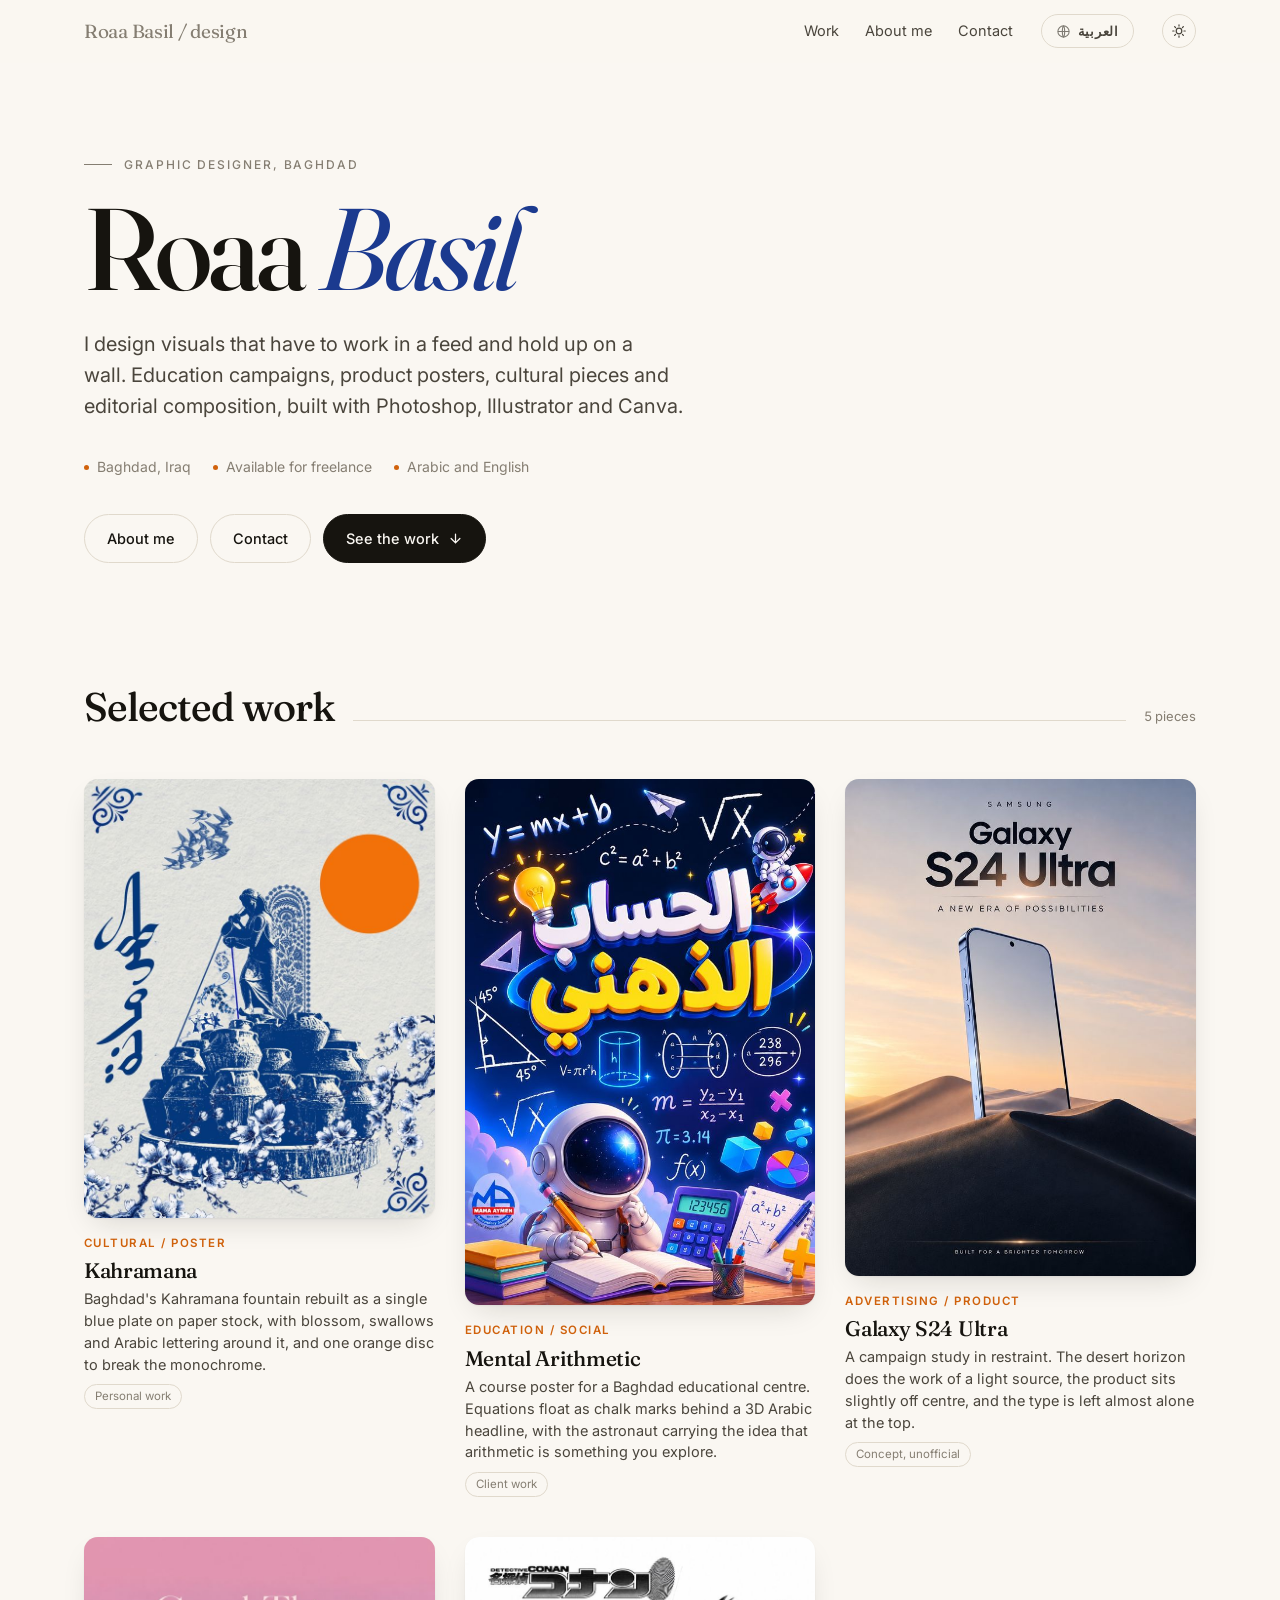
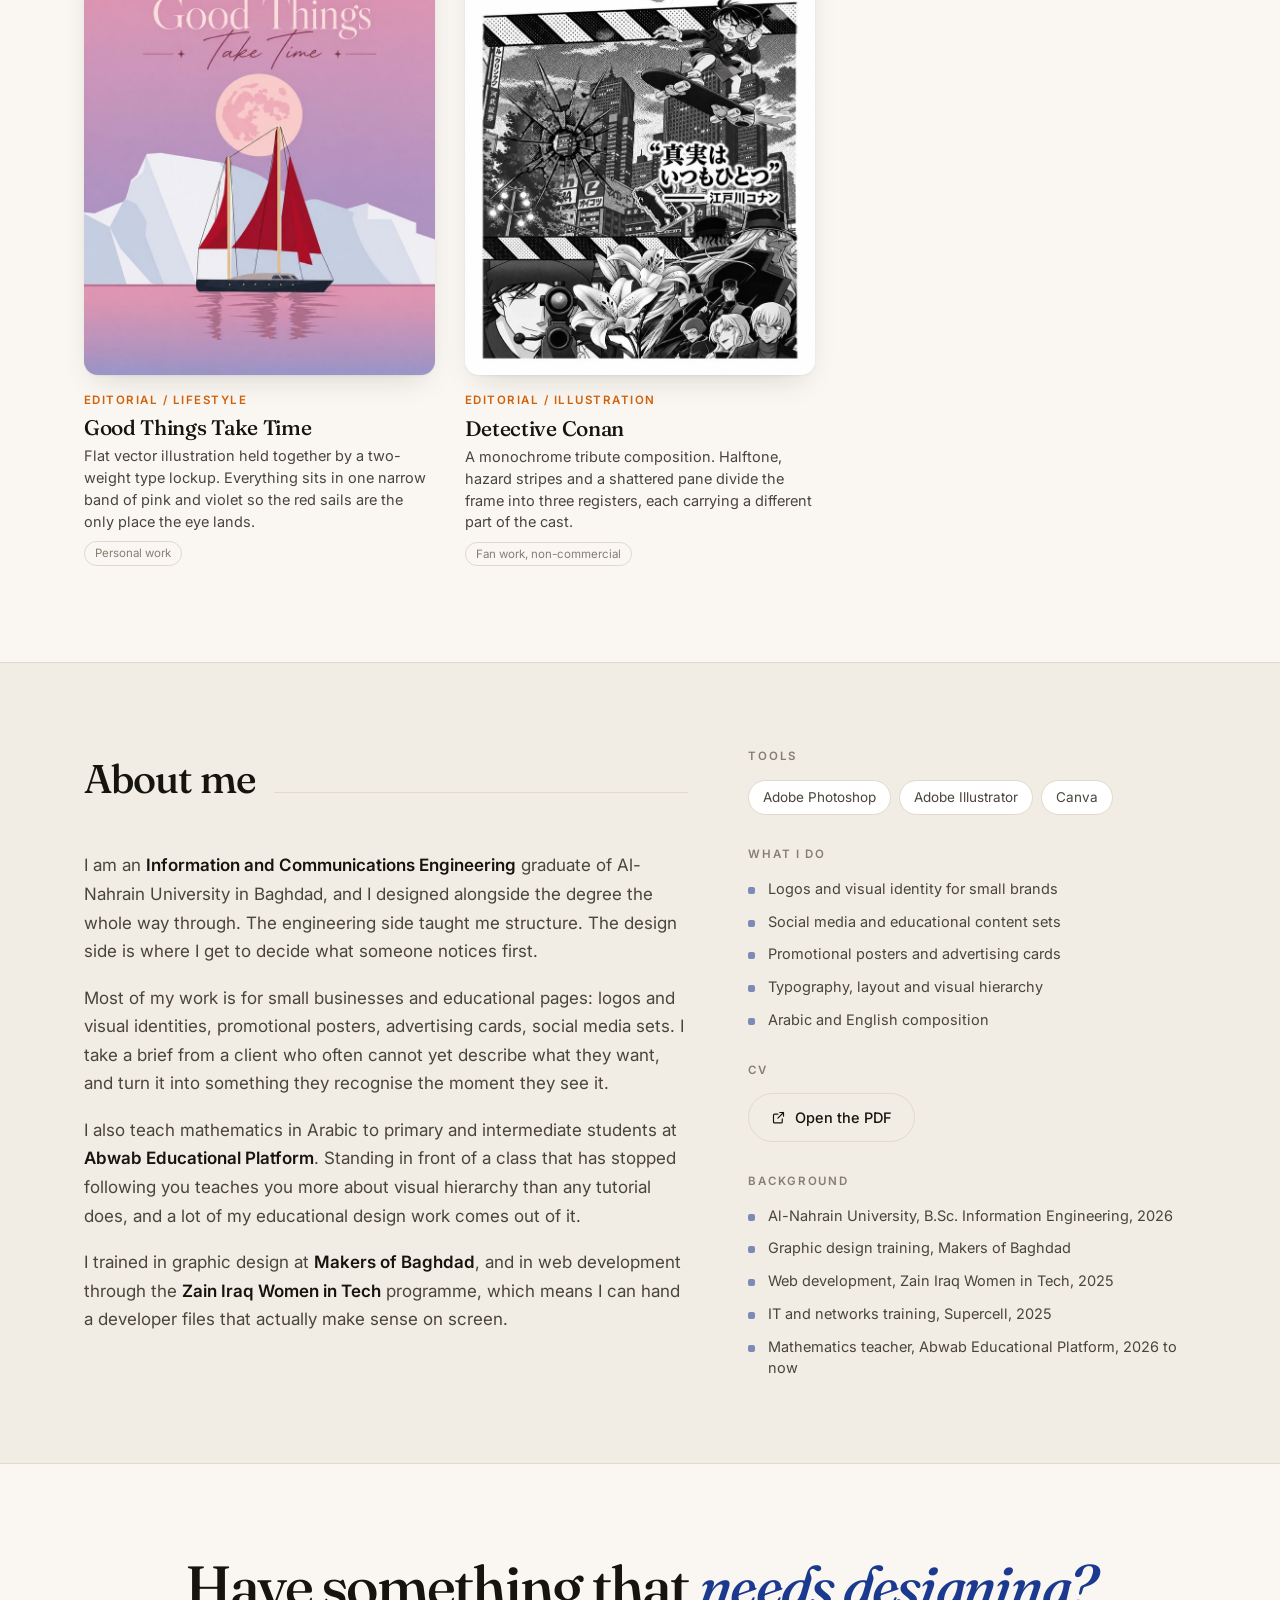
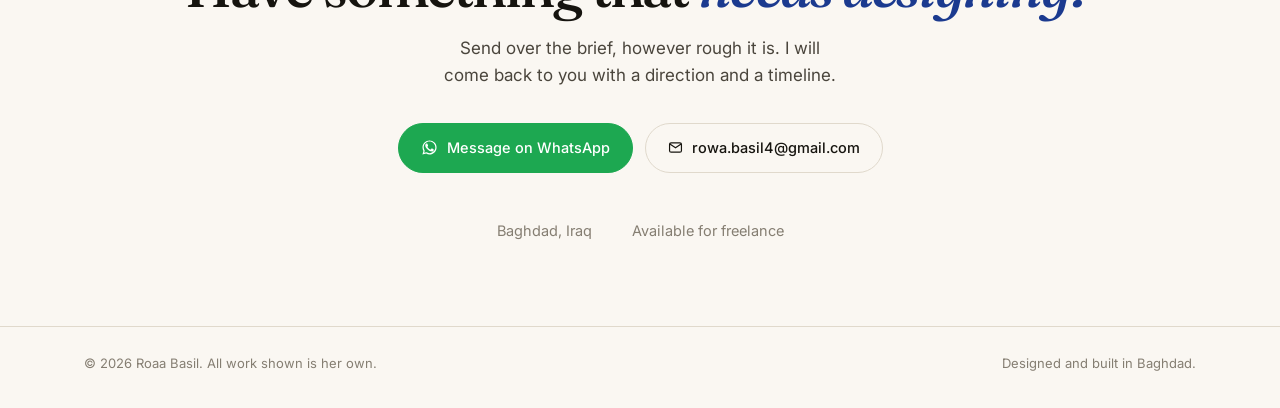
==== index.html @ df9fccf4 "Add files via upload" ====
<!DOCTYPE html>
<html lang="en" dir="ltr">
<head>
<meta charset="utf-8">
<meta name="viewport" content="width=device-width, initial-scale=1">
<title>Roaa Basil — Graphic Design Portfolio</title>
<meta name="description" content="Selected graphic design work by Roaa Basil, a graphic designer and Information &amp; Communications Engineering graduate in Baghdad. Educational campaigns, product advertising, cultural posters and editorial composition.">
<meta name="author" content="Roaa Basil">
<meta name="theme-color" content="#faf7f2" media="(prefers-color-scheme: light)">
<meta name="theme-color" content="#100f0d" media="(prefers-color-scheme: dark)">

<!-- Link previews. Scrapers want absolute URLs and a 1200x630 image;
     a portrait poster gets cropped to pieces in a chat bubble. -->
<meta property="og:type" content="website">
<meta property="og:site_name" content="Roaa Basil">
<meta property="og:url" content="https://rowabasil4-lang.github.io/portfolio/">
<meta property="og:title" content="Roaa Basil — Graphic Design Portfolio">
<meta property="og:description" content="Selected design work across educational, commercial, cultural and editorial visuals. Baghdad, Iraq.">
<meta property="og:image" content="https://rowabasil4-lang.github.io/portfolio/assets/og-card.jpg">
<meta property="og:image:type" content="image/jpeg">
<meta property="og:image:width" content="1200">
<meta property="og:image:height" content="630">
<meta property="og:image:alt" content="Three of Roaa Basil's posters fanned out beside her name.">
<meta name="twitter:card" content="summary_large_image">
<meta name="twitter:title" content="Roaa Basil — Graphic Design Portfolio">
<meta name="twitter:description" content="Selected design work across educational, commercial, cultural and editorial visuals. Baghdad, Iraq.">
<meta name="twitter:image" content="https://rowabasil4-lang.github.io/portfolio/assets/og-card.jpg">

<link rel="icon" href="data:image/svg+xml,%3Csvg xmlns='http://www.w3.org/2000/svg' viewBox='0 0 100 100'%3E%3Crect width='100' height='100' rx='22' fill='%231b3a8f'/%3E%3Ctext x='50' y='70' font-size='58' font-family='Georgia,serif' fill='%23faf7f2' text-anchor='middle'%3ER%3C/text%3E%3C/svg%3E">

<link rel="preconnect" href="https://fonts.googleapis.com">
<link rel="preconnect" href="https://fonts.gstatic.com" crossorigin>
<link href="https://fonts.googleapis.com/css2?family=Fraunces:ital,opsz,wght@0,9..144,400..700;1,9..144,400..600&family=Inter:wght@400;500;600&family=IBM+Plex+Sans+Arabic:wght@400;500;600;700&family=Amiri:wght@400;700&display=swap" rel="stylesheet">
<link rel="stylesheet" href="assets/style.css?v=6">

<!-- Set language and theme before the first paint, so the page never
     flashes the wrong one. -->
<script>
  (function () {
    var r = document.documentElement;
    r.classList.add("js");
    try {
      var l = localStorage.getItem("lang");
      if (l === "ar") { r.lang = "ar"; r.dir = "rtl"; }
      var t = localStorage.getItem("theme");
      if (t) { r.setAttribute("data-theme", t); }
    } catch (e) { /* private mode, nothing to restore */ }
  })();
</script>
</head>
<body>

<a class="skip" href="#work" data-t="skip">Skip to the work</a>

<nav class="nav" id="nav">
  <div class="nav-in">
    <a class="brand" href="#top"><span data-t="brandName">Roaa Basil</span> <span data-t="brandSuffix">/ design</span></a>
    <div class="nav-links" id="navLinks">
      <a href="#work" data-t="navWork">Work</a>
      <a href="#about" data-t="navAbout">About me</a>
      <a href="#contact" data-t="navContact">Contact</a>
    </div>

    <button class="menu-btn" id="menuBtn" type="button" aria-expanded="false"
            aria-controls="navLinks" data-t-aria="menuAria" aria-label="Open the menu">
      <svg viewBox="0 0 24 24" fill="none" stroke="currentColor" stroke-width="1.9" stroke-linecap="round" aria-hidden="true">
        <path d="M4 7h16"/><path d="M4 12h16"/><path d="M4 17h16"/>
      </svg>
      <svg class="x" viewBox="0 0 24 24" fill="none" stroke="currentColor" stroke-width="1.9" stroke-linecap="round" aria-hidden="true">
        <path d="M6 6l12 12M18 6L6 18"/>
      </svg>
    </button>

    <button class="lang-btn" id="langBtn" type="button" data-t-aria="switchAria" aria-label="Switch the site to Arabic">
      <svg class="globe" viewBox="0 0 24 24" fill="none" stroke="currentColor" stroke-width="1.7" aria-hidden="true">
        <circle cx="12" cy="12" r="9"/><path d="M3 12h18M12 3c2.5 2.6 2.5 15.4 0 18M12 3c-2.5 2.6-2.5 15.4 0 18"/>
      </svg>
      <span id="langLabel" data-t="switchTo">العربية</span>
    </button>

    <button class="theme-btn" id="themeBtn" type="button" data-t-aria="themeAria" aria-label="Switch between light and dark">
      <svg class="sun" viewBox="0 0 24 24" fill="none" stroke="currentColor" stroke-width="1.8" stroke-linecap="round" aria-hidden="true">
        <circle cx="12" cy="12" r="4.2"/><path d="M12 2.6v2M12 19.4v2M2.6 12h2M19.4 12h2M5.4 5.4l1.4 1.4M17.2 17.2l1.4 1.4M18.6 5.4l-1.4 1.4M6.8 17.2l-1.4 1.4"/>
      </svg>
      <svg class="moon" viewBox="0 0 24 24" fill="none" stroke="currentColor" stroke-width="1.8" stroke-linecap="round" stroke-linejoin="round" aria-hidden="true">
        <path d="M20.5 14.6A8.6 8.6 0 0 1 9.4 3.5a8.6 8.6 0 1 0 11.1 11.1Z"/>
      </svg>
    </button>
  </div>
</nav>

<main id="top">

  <!-- ================= HERO ================= -->
  <header class="hero">
    <div class="wrap">
      <p class="eyebrow" data-t="heroEyebrow">Graphic designer, Baghdad</p>
      <h1 data-t-html="heroNameHtml">Roaa <em>Basil</em></h1>
      <p class="lede" data-t="heroLede">
        I design visuals that have to work in a feed and hold up on a wall. Education campaigns,
        product posters, cultural pieces and editorial composition, built with Photoshop,
        Illustrator and Canva.
      </p>
      <div class="hero-meta">
        <span><i class="dot"></i> <span data-t="heroMeta1">Baghdad, Iraq</span></span>
        <span><i class="dot"></i> <span data-t="heroMeta2">Available for freelance</span></span>
        <span><i class="dot"></i> <span data-t="heroMeta3">Arabic and English</span></span>
      </div>
      <div class="btn-row">
        <a class="btn ghost" href="#about" data-t="navAbout">About me</a>
        <a class="btn ghost" href="#contact" data-t="navContact">Contact</a>
        <a class="btn" href="#work">
          <span data-t="ctaWork">See the work</span>
          <svg viewBox="0 0 24 24" fill="none" stroke="currentColor" stroke-width="2" stroke-linecap="round" stroke-linejoin="round" aria-hidden="true"><path d="M12 5v14M5 12l7 7 7-7"/></svg>
        </a>
      </div>
    </div>
  </header>

  <!-- ================= WORK ================= -->
  <section class="work" id="work">
    <div class="wrap">
      <div class="sec-head reveal">
        <h2 data-t="workTitle">Selected work</h2>
        <div class="rule"></div>
        <div class="count" id="workCount"></div>
      </div>
      <div class="grid" id="grid"><!-- built by main.js from works.js --></div>
    </div>
  </section>

  <!-- ================= ABOUT ================= -->
  <section class="about" id="about">
    <div class="wrap about-grid">
      <div class="reveal">
        <div class="sec-head"><h2 data-t="aboutTitle">About</h2><div class="rule"></div></div>
        <p data-t-html="aboutP1Html">
          I am an <strong>Information and Communications Engineering</strong> graduate of
          Al-Nahrain University in Baghdad, and I designed alongside the degree the whole way
          through. The engineering side taught me structure. The design side is where I get to
          decide what someone notices first.
        </p>
        <p data-t-html="aboutP2Html">
          Most of my work is for small businesses and educational pages: logos and visual
          identities, promotional posters, advertising cards, social media sets. I take a brief
          from a client who often cannot yet describe what they want, and turn it into something
          they recognise the moment they see it.
        </p>
        <p data-t-html="aboutP3Html">
          I also teach mathematics in Arabic to primary and intermediate students at
          <strong>Abwab Educational Platform</strong>. Standing in front of a class that has
          stopped following you teaches you more about visual hierarchy than any tutorial does,
          and a lot of my educational design work comes out of it.
        </p>
        <p data-t-html="aboutP4Html">
          I trained in graphic design at <strong>Makers of Baghdad</strong>, and in web
          development through the <strong>Zain Iraq Women in Tech</strong> programme, which
          means I can hand a developer files that actually make sense on screen.
        </p>
      </div>

      <div class="panel reveal">
        <div>
          <h3 data-t="toolsTitle">Tools</h3>
          <div class="chips">
            <span class="chip" data-t="tool1">Adobe Photoshop</span>
            <span class="chip" data-t="tool2">Adobe Illustrator</span>
            <span class="chip" data-t="tool3">Canva</span>
          </div>
        </div>
        <div>
          <h3 data-t="doTitle">What I do</h3>
          <ul class="list">
            <li data-t="do1">Logos and visual identity for small brands</li>
            <li data-t="do2">Social media and educational content sets</li>
            <li data-t="do3">Promotional posters and advertising cards</li>
            <li data-t="do4">Typography, layout and visual hierarchy</li>
            <li data-t="do5">Arabic and English composition</li>
          </ul>
        </div>
        <div>
          <h3 data-t="cvTitle">CV</h3>
          <a class="btn ghost" href="assets/Roaa-Basil-CV.pdf?v=3" target="_blank" rel="noopener">
            <svg viewBox="0 0 24 24" fill="none" stroke="currentColor" stroke-width="1.9" stroke-linecap="round" stroke-linejoin="round" aria-hidden="true">
              <path d="M14 4h6v6M20 4l-9 9M18 14v5a1.6 1.6 0 0 1-1.6 1.6H5.6A1.6 1.6 0 0 1 4 19V8.2A1.6 1.6 0 0 1 5.6 6.6H11"/>
            </svg>
            <span data-t="cvOpen">Open the PDF</span>
          </a>
        </div>
        <div>
          <h3 data-t="bgTitle">Background</h3>
          <ul class="list">
            <li data-t="bg1">Al-Nahrain University, B.Sc. Information Engineering, 2026</li>
            <li data-t="bg2">Graphic design training, Makers of Baghdad</li>
            <li data-t="bg3">Web development, Zain Iraq Women in Tech, 2025</li>
            <li data-t="bg4">IT and networks training, Supercell, 2025</li>
            <li data-t="bg5">Mathematics teacher, Abwab Educational Platform, 2026 to now</li>
          </ul>
        </div>
      </div>
    </div>
  </section>

  <!-- ================= CONTACT ================= -->
  <section class="contact" id="contact">
    <div class="wrap">
      <h2 class="reveal" data-t-html="contactHtml">Have something that <em>needs designing?</em></h2>
      <p class="reveal" data-t="contactP">
        Send over the brief, however rough it is. I will tell you honestly whether I am
        the right person for it.
      </p>
      <div class="btn-row reveal">
        <a class="btn wa" href="https://wa.me/9647751539099" target="_blank" rel="noopener">
          <svg viewBox="0 0 24 24" fill="currentColor" aria-hidden="true"><path d="M17.47 14.38c-.3-.15-1.76-.87-2.03-.97-.27-.1-.47-.15-.67.15-.2.3-.77.97-.94 1.17-.17.2-.35.22-.65.07-.3-.15-1.26-.46-2.4-1.48-.89-.79-1.49-1.77-1.66-2.07-.17-.3-.02-.46.13-.61.14-.13.3-.35.45-.52.15-.18.2-.3.3-.5.1-.2.05-.38-.02-.53-.07-.15-.67-1.61-.92-2.21-.24-.58-.49-.5-.67-.51h-.57c-.2 0-.52.07-.79.37-.27.3-1.04 1.02-1.04 2.48s1.07 2.88 1.22 3.08c.15.2 2.1 3.2 5.08 4.49.71.3 1.26.48 1.69.62.71.23 1.36.2 1.87.12.57-.08 1.76-.72 2.01-1.41.25-.7.25-1.29.17-1.42-.07-.13-.27-.2-.56-.35Z"/><path d="M12.04 2C6.58 2 2.13 6.45 2.13 11.91c0 1.75.46 3.46 1.32 4.96L2 22l5.25-1.38a9.86 9.86 0 0 0 4.79 1.22h.01c5.46 0 9.91-4.45 9.91-9.91 0-2.65-1.03-5.14-2.9-7.01A9.82 9.82 0 0 0 12.04 2Zm0 18.02h-.01a8.2 8.2 0 0 1-4.18-1.15l-.3-.18-3.11.82.83-3.04-.2-.31a8.18 8.18 0 0 1-1.25-4.36c0-4.53 3.69-8.22 8.23-8.22 2.2 0 4.26.86 5.81 2.41a8.16 8.16 0 0 1 2.41 5.82c0 4.53-3.7 8.21-8.23 8.21Z"/></svg>
          <span data-t="ctaWhatsapp">Message on WhatsApp</span>
        </a>
        <a class="btn ghost" href="mailto:rowa.basil4@gmail.com">
          <svg viewBox="0 0 24 24" fill="none" stroke="currentColor" stroke-width="1.9" stroke-linecap="round" stroke-linejoin="round" aria-hidden="true"><rect x="2.5" y="4.5" width="19" height="15" rx="2.5"/><path d="m3 6.5 9 6 9-6"/></svg>
          <span dir="ltr">rowa.basil4@gmail.com</span>
        </a>
      </div>
      <div class="reach reveal">
        <span data-t="contactCity">Baghdad, Iraq</span>
        <span data-t="heroMeta2">Available for freelance</span>
      </div>
    </div>
  </section>

</main>

<footer>
  <div class="wrap foot-in">
    <span>&copy; <span id="yr">2026</span> <span data-t="footA">Roaa Basil. All work shown is her own.</span></span>
    <span data-t="footB">Designed and built in Baghdad.</span>
  </div>
</footer>

<!-- ================= LIGHTBOX ================= -->
<div class="lb" id="lb" role="dialog" aria-modal="true" data-t-aria="lbAria" aria-label="Work viewer" hidden>
  <div class="lb-bar">
    <span class="lb-idx" id="lbIdx" dir="ltr">01 / 05</span>
    <button class="lb-close" id="lbClose" type="button" data-t-aria="lbClose" aria-label="Close viewer">&times;</button>
  </div>
  <div class="lb-stage"><img id="lbImg" src="" alt=""></div>
  <div class="lb-foot">
    <button class="lb-nav prev" id="lbPrev" type="button" data-t-aria="lbPrev" aria-label="Previous piece">
      <svg viewBox="0 0 24 24" fill="none" stroke="currentColor" stroke-width="2" stroke-linecap="round" stroke-linejoin="round" aria-hidden="true"><path d="M15 19l-7-7 7-7"/></svg>
    </button>
    <div class="lb-meta">
      <p class="piece-cat" id="lbCat"></p>
      <h3 class="piece-title" id="lbTitle"></h3>
      <p class="piece-note" id="lbNote"></p>
    </div>
    <button class="lb-nav next" id="lbNext" type="button" data-t-aria="lbNext" aria-label="Next piece">
      <svg viewBox="0 0 24 24" fill="none" stroke="currentColor" stroke-width="2" stroke-linecap="round" stroke-linejoin="round" aria-hidden="true"><path d="M9 5l7 7-7 7"/></svg>
    </button>
  </div>
</div>

<script src="assets/i18n.js?v=6"></script>
<script src="assets/works.js?v=6"></script>
<script src="assets/main.js?v=6"></script>
</body>
</html>
---- assets/style.css ----
/* ---------------------------------------------------------------
   Roaa Basil / graphic design portfolio
   --------------------------------------------------------------- */

:root {
  --paper:      #faf7f2;
  --paper-2:    #f2ede4;
  --card:       #ffffff;
  --ink:        #16140f;
  --ink-2:      #4a453c;
  --ink-3:      #857e72;
  --line:       #e0d9cc;
  --accent:     #1b3a8f;
  --spark:      #d1620c;
  --shadow:     0 1px 2px rgba(22,20,15,.05), 0 12px 32px -12px rgba(22,20,15,.18);
  --shadow-lg:  0 2px 4px rgba(22,20,15,.06), 0 32px 64px -24px rgba(22,20,15,.32);
  --radius:     14px;
  --maxw:       1160px;
  --serif:      "Fraunces", "Iowan Old Style", Georgia, "Times New Roman", serif;
  --sans:       "Inter", -apple-system, BlinkMacSystemFont, "Segoe UI", Roboto, Helvetica, Arial, sans-serif;
  --sans-lat:   "Inter", -apple-system, BlinkMacSystemFont, "Segoe UI", Roboto, Helvetica, Arial, sans-serif;
}

@media (prefers-color-scheme: dark) {
  :root:not([data-theme="light"]) {
    --paper:      #100f0d;
    --paper-2:    #191713;
    --card:       #1c1a16;
    --ink:        #f4f1ea;
    --ink-2:      #c0b9ac;
    --ink-3:      #8b8478;
    --line:       #2e2b25;
    --accent:     #93aeff;
    --spark:      #ff9142;
    --shadow:     0 1px 2px rgba(0,0,0,.4), 0 12px 32px -12px rgba(0,0,0,.7);
    --shadow-lg:  0 2px 4px rgba(0,0,0,.5), 0 32px 64px -24px rgba(0,0,0,.85);
  }
}

:root[data-theme="dark"] {
  --paper:      #100f0d;
  --paper-2:    #191713;
  --card:       #1c1a16;
  --ink:        #f4f1ea;
  --ink-2:      #c0b9ac;
  --ink-3:      #8b8478;
  --line:       #2e2b25;
  --accent:     #93aeff;
  --spark:      #ff9142;
  --shadow:     0 1px 2px rgba(0,0,0,.4), 0 12px 32px -12px rgba(0,0,0,.7);
  --shadow-lg:  0 2px 4px rgba(0,0,0,.5), 0 32px 64px -24px rgba(0,0,0,.85);
}

* { box-sizing: border-box; }

html { scroll-behavior: smooth; }
@media (prefers-reduced-motion: reduce) {
  html { scroll-behavior: auto; }
  *, *::before, *::after { animation-duration: .01ms !important; transition-duration: .01ms !important; }
}

body {
  margin: 0;
  background: var(--paper);
  color: var(--ink);
  font-family: var(--sans);
  font-size: 16px;
  line-height: 1.6;
  -webkit-font-smoothing: antialiased;
  text-rendering: optimizeLegibility;
}

img { max-width: 100%; display: block; }
a { color: inherit; }

.wrap { max-width: var(--maxw); margin: 0 auto; padding: 0 24px; }

/* --- skip link ------------------------------------------------ */
.skip {
  position: absolute; inset-inline-start: -9999px; top: 0; z-index: 200;
  background: var(--ink); color: var(--paper);
  padding: 12px 18px; border-radius: 0 0 8px 0; font-size: 14px;
}
.skip:focus { inset-inline-start: 0; }

/* --- nav ------------------------------------------------------ */
.nav {
  position: sticky; top: 0; z-index: 50;
  background: color-mix(in srgb, var(--paper) 86%, transparent);
  backdrop-filter: saturate(1.6) blur(14px);
  -webkit-backdrop-filter: saturate(1.6) blur(14px);
  border-bottom: 1px solid transparent;
  transition: border-color .25s ease;
}
.nav.is-stuck { border-bottom-color: var(--line); }
.nav-in {
  max-width: var(--maxw); margin: 0 auto; padding: 14px 24px;
  display: flex; align-items: center; gap: 28px;
  position: relative;
}
.brand {
  font-family: var(--serif);
  font-weight: 600; font-size: 19px; letter-spacing: -.015em;
  text-decoration: none; margin-inline-end: auto;
}
.brand span { color: var(--ink-3); font-weight: 400; }
.nav-links { display: flex; gap: 26px; }
.nav-links a {
  text-decoration: none; font-size: 14.5px; color: var(--ink-2);
  padding: 4px 0; position: relative; transition: color .2s ease;
}
.nav-links a::after {
  content: ""; position: absolute; left: 0; right: 0; bottom: 0;
  height: 1.5px; background: var(--ink);
  transform: scaleX(0); transform-origin: left;
  transition: transform .28s cubic-bezier(.2,.7,.3,1);
}
.nav-links a:hover { color: var(--ink); }
.nav-links a:hover::after { transform: scaleX(1); }

/* The hamburger only exists on narrow screens. */
.menu-btn {
  display: none;
  background: none; border: 1px solid var(--line); color: var(--ink-2);
  width: 42px; height: 42px; border-radius: 999px; cursor: pointer; padding: 0;
  place-items: center;
  transition: border-color .2s ease, color .2s ease;
}
.menu-btn svg { width: 19px; height: 19px; grid-area: 1 / 1; }
.menu-btn .x { display: none; }
.nav.open .menu-btn .x { display: block; }
.nav.open .menu-btn svg:not(.x) { display: none; }
.nav.open .menu-btn { color: var(--ink); border-color: var(--ink-3); }

.theme-btn {
  background: none; border: 1px solid var(--line); color: var(--ink-2);
  width: 34px; height: 34px; border-radius: 999px; cursor: pointer;
  display: grid; place-items: center; padding: 0;
  transition: border-color .2s ease, color .2s ease, transform .2s ease;
}
.theme-btn:hover { color: var(--ink); border-color: var(--ink-3); transform: rotate(-18deg); }
.theme-btn svg { width: 16px; height: 16px; }
.theme-btn .moon { display: none; }
:root[data-theme="dark"] .theme-btn .moon { display: block; }
:root[data-theme="dark"] .theme-btn .sun  { display: none; }
@media (prefers-color-scheme: dark) {
  :root:not([data-theme="light"]) .theme-btn .moon { display: block; }
  :root:not([data-theme="light"]) .theme-btn .sun  { display: none; }
}

/* --- hero ----------------------------------------------------- */
.hero { padding: 92px 0 72px; }
.eyebrow {
  font-size: 12px; letter-spacing: .16em; text-transform: uppercase;
  color: var(--ink-3); font-weight: 500; margin: 0 0 22px;
  display: flex; align-items: center; gap: 12px;
}
.eyebrow::before {
  content: ""; width: 28px; height: 1px; background: var(--ink-3); display: block;
}
h1 {
  font-family: var(--serif);
  font-size: clamp(50px, 10.5vw, 116px);
  line-height: .92; letter-spacing: -.035em; font-weight: 500;
  margin: 0 0 26px; max-width: 12ch;
}
h1 em { font-style: italic; font-weight: 400; color: var(--accent); }
.lede {
  font-size: clamp(17px, 2vw, 20px); line-height: 1.55;
  color: var(--ink-2); max-width: 54ch; margin: 0 0 34px;
}
.hero-meta {
  display: flex; flex-wrap: wrap; gap: 10px 22px; margin: 0 0 36px;
  font-size: 14px; color: var(--ink-3);
}
.hero-meta span { display: flex; align-items: center; gap: 8px; }
.dot { width: 5px; height: 5px; border-radius: 50%; background: var(--spark); }

.btn-row { display: flex; flex-wrap: wrap; gap: 12px; }
.btn {
  display: inline-flex; align-items: center; gap: 9px;
  padding: 12px 22px; border-radius: 999px; font-size: 14.5px; font-weight: 500;
  text-decoration: none; border: 1px solid var(--ink);
  background: var(--ink); color: var(--paper);
  transition: transform .2s cubic-bezier(.2,.7,.3,1), box-shadow .2s ease;
}
.btn:hover { transform: translateY(-2px); box-shadow: var(--shadow); }
.btn svg { width: 15px; height: 15px; }
.btn.ghost { background: transparent; color: var(--ink); border-color: var(--line); }
.btn.ghost:hover { border-color: var(--ink-3); }

/* WhatsApp is the primary way to reach her, so it carries its own colour. */
.btn.wa { background: #1da851; border-color: #1da851; color: #fff; }
.btn.wa:hover { background: #178f45; border-color: #178f45; }
.btn.wa svg { width: 17px; height: 17px; }
:root[data-theme="dark"] .btn.wa { background: #24c05f; border-color: #24c05f; color: #05210f; }
:root[data-theme="dark"] .btn.wa:hover { background: #1da851; border-color: #1da851; }
@media (prefers-color-scheme: dark) {
  :root:not([data-theme="light"]) .btn.wa { background: #24c05f; border-color: #24c05f; color: #05210f; }
  :root:not([data-theme="light"]) .btn.wa:hover { background: #1da851; border-color: #1da851; }
}

/* --- section shell -------------------------------------------- */
section { scroll-margin-top: 76px; }
.sec-head { display: flex; align-items: baseline; gap: 18px; margin: 0 0 40px; }
.sec-head h2 {
  font-family: var(--serif); font-weight: 500;
  font-size: clamp(28px, 4vw, 40px); letter-spacing: -.025em; margin: 0;
}
.sec-head .rule { flex: 1; height: 1px; background: var(--line); }
.sec-head .count { font-size: 13px; color: var(--ink-3); font-variant-numeric: tabular-nums; }

/* --- work grid ------------------------------------------------ */
.work { padding: 40px 0 96px; }
.grid {
  display: grid; gap: 40px 30px; align-items: start;
  grid-template-columns: repeat(auto-fill, minmax(290px, 1fr));
}
.piece {
  border: 0; padding: 0; background: none; text-align: start;
  font: inherit; color: inherit; cursor: pointer; display: block; width: 100%;
}
.piece-img {
  position: relative; overflow: hidden; border-radius: var(--radius);
  background: var(--paper-2); box-shadow: var(--shadow);
  transition: box-shadow .35s ease, transform .35s cubic-bezier(.2,.7,.3,1);
}
/* No crop. A designer's composition is shown whole. */
.piece-img img {
  width: 100%; height: auto;
  transition: transform .55s cubic-bezier(.2,.7,.3,1);
}
.piece:hover .piece-img { transform: translateY(-5px); box-shadow: var(--shadow-lg); }
.piece:hover .piece-img img { transform: scale(1.045); }
.piece:focus-visible .piece-img { outline: 2px solid var(--accent); outline-offset: 4px; }
.piece-img::after {
  content: attr(data-view);
  position: absolute; inset-inline-end: 12px; bottom: 12px;
  background: color-mix(in srgb, var(--ink) 88%, transparent); color: var(--paper);
  font-size: 11.5px; letter-spacing: .09em; text-transform: uppercase; font-weight: 500;
  padding: 7px 13px; border-radius: 999px;
  opacity: 0; transform: translateY(6px);
  transition: opacity .3s ease, transform .3s ease;
}
.piece:hover .piece-img::after,
.piece:focus-visible .piece-img::after { opacity: 1; transform: none; }

.piece-cat {
  margin: 16px 0 5px; font-size: 11.5px; letter-spacing: .13em;
  text-transform: uppercase; color: var(--spark); font-weight: 600;
}
.piece-title {
  font-family: var(--serif); font-size: 21px; font-weight: 500;
  letter-spacing: -.015em; margin: 0 0 5px; line-height: 1.25;
}
.piece-note { margin: 0; font-size: 14.5px; color: var(--ink-2); line-height: 1.5; }
.piece-tag {
  display: inline-block; margin-top: 9px; font-size: 11.5px; color: var(--ink-3);
  border: 1px solid var(--line); border-radius: 999px; padding: 2px 10px;
}

/* --- about ---------------------------------------------------- */
.about { background: var(--paper-2); padding: 84px 0; border-block: 1px solid var(--line); }
.about-grid { display: grid; grid-template-columns: 1.35fr 1fr; gap: 60px; }
@media (max-width: 820px) { .about-grid { grid-template-columns: 1fr; gap: 42px; } }
.about p { font-size: 17px; line-height: 1.68; color: var(--ink-2); margin: 0 0 18px; max-width: 58ch; }
.about p strong { color: var(--ink); font-weight: 600; }

.panel { display: grid; gap: 30px; align-content: start; }
.panel h3 {
  font-size: 11.5px; letter-spacing: .15em; text-transform: uppercase;
  color: var(--ink-3); font-weight: 600; margin: 0 0 14px;
}
.chips { display: flex; flex-wrap: wrap; gap: 8px; }
.chip {
  font-size: 13.5px; padding: 6px 14px; border-radius: 999px;
  background: var(--card); border: 1px solid var(--line); color: var(--ink-2);
}
.list { margin: 0; padding: 0; list-style: none; display: grid; gap: 11px; }
.list li {
  font-size: 14.5px; color: var(--ink-2);
  padding-inline-start: 20px; position: relative; line-height: 1.5;
}
.list li::before {
  content: ""; position: absolute; inset-inline-start: 0; top: 9px;
  width: 7px; height: 7px; border-radius: 2px;
  background: var(--accent); opacity: .55;
}

/* --- contact -------------------------------------------------- */
.contact { padding: 92px 0 84px; text-align: center; }
.contact h2 {
  font-family: var(--serif); font-weight: 500;
  font-size: clamp(32px, 6vw, 58px); letter-spacing: -.03em;
  margin: 0 0 18px; line-height: 1.05;
}
.contact h2 em { font-style: italic; color: var(--accent); }
.contact p {
  color: var(--ink-2); font-size: 17px; max-width: 46ch; margin: 0 auto 34px;
  /* Balance the lines so a stray last word never sits alone. */
  text-wrap: balance;
}
.contact h2, .lede { text-wrap: balance; }
.contact .btn-row { justify-content: center; }
.reach {
  margin-top: 46px; display: flex; flex-wrap: wrap; justify-content: center;
  gap: 14px 40px; font-size: 14.5px; color: var(--ink-3);
}
.reach a { text-decoration: none; color: var(--ink-2); border-bottom: 1px solid var(--line); padding-bottom: 2px; }
.reach a:hover { color: var(--ink); border-color: var(--ink-3); }

/* --- footer --------------------------------------------------- */
footer { border-top: 1px solid var(--line); padding: 26px 0 34px; font-size: 13px; color: var(--ink-3); }
.foot-in { display: flex; flex-wrap: wrap; gap: 10px 20px; justify-content: space-between; }

/* --- lightbox ------------------------------------------------- */
.lb {
  position: fixed; inset: 0; z-index: 100;
  height: 100dvh;
  background: color-mix(in srgb, var(--paper) 96%, transparent);
  backdrop-filter: blur(20px); -webkit-backdrop-filter: blur(20px);
  /* minmax(0,1fr) so the stage can shrink; a plain 1fr floors at the
     image's own height and pushes the caption underneath it. */
  display: grid; grid-template-rows: auto minmax(0, 1fr) auto;
  opacity: 0; pointer-events: none; transition: opacity .3s ease;
}
/* display:grid above would otherwise beat the hidden attribute. */
.lb[hidden] { display: none; }
.lb.open { opacity: 1; pointer-events: auto; }
.lb-bar { display: flex; align-items: center; gap: 16px; padding: 16px 22px; border-bottom: 1px solid var(--line); }
.lb-idx { font-size: 13px; color: var(--ink-3); font-variant-numeric: tabular-nums; }
.lb-close {
  margin-inline-start: auto; background: none; border: 1px solid var(--line);
  color: var(--ink-2); border-radius: 999px; width: 36px; height: 36px;
  cursor: pointer; display: grid; place-items: center; font-size: 18px; line-height: 1;
  transition: color .2s ease, border-color .2s ease;
}
.lb-close:hover { color: var(--ink); border-color: var(--ink-3); }
/* The image is absolutely centred inside the stage so it can never grow
   the row it lives in, whatever its aspect ratio. */
.lb-stage { position: relative; min-height: 0; padding: 22px; }
.lb-stage img {
  position: absolute; top: 0; right: 0; bottom: 0; left: 0; margin: auto;
  max-width: min(100%, 900px); max-height: 100%;
  width: auto; height: auto;
  border-radius: 8px; box-shadow: var(--shadow-lg);
}
.lb-foot {
  padding: 16px 22px 26px; border-top: 1px solid var(--line);
  display: flex; align-items: center; justify-content: center; gap: 20px;
}
.lb-meta { max-width: 52ch; text-align: center; }
.lb-meta .piece-cat { margin-top: 0; }
.lb-meta .piece-note { font-size: 14px; }
.lb-nav {
  background: none; border: 1px solid var(--line); color: var(--ink-2);
  border-radius: 999px; width: 40px; height: 40px; cursor: pointer; flex: none;
  display: grid; place-items: center;
  transition: color .2s ease, border-color .2s ease, transform .2s ease;
}
.lb-nav:hover { color: var(--ink); border-color: var(--ink-3); }
.lb-nav.prev:hover { transform: translateX(-2px); }
.lb-nav.next:hover { transform: translateX(2px); }
.lb-nav svg { width: 16px; height: 16px; }
body.lb-open { overflow: hidden; }
@media (max-width: 620px) {
  .lb-foot { gap: 12px; padding: 14px 14px 22px; }
  .lb-meta .piece-note { display: none; }
}

/* --- language switch ------------------------------------------ */
.lang-btn {
  background: none; border: 1px solid var(--line); color: var(--ink-2);
  height: 34px; padding: 0 14px; border-radius: 999px; cursor: pointer;
  font-family: var(--sans); font-size: 13px; font-weight: 600; letter-spacing: .06em;
  display: inline-flex; align-items: center; gap: 7px;
  transition: border-color .2s ease, color .2s ease;
}
.lang-btn:hover { color: var(--ink); border-color: var(--ink-3); }
.lang-btn .globe { width: 15px; height: 15px; opacity: .7; }
.nav-in .lang-btn { margin-inline-start: 0; }

/* --- reveal on scroll ----------------------------------------- */
/* Only hidden when JavaScript is running, so the work is never
   invisible if a script fails to load. */
.js .reveal { opacity: 0; transform: translateY(18px); }
.js .reveal.in { opacity: 1; transform: none; transition: opacity .7s ease, transform .7s cubic-bezier(.2,.7,.3,1); }
@media (prefers-reduced-motion: reduce) {
  .js .reveal, .js .reveal.in { opacity: 1; transform: none; }
}

:focus-visible { outline: 2px solid var(--accent); outline-offset: 3px; border-radius: 4px; }

/* ===============================================================
   PHONES
   The nav collapses into a panel, and every control is grown to a
   size a thumb can actually hit.
   =============================================================== */
@media (max-width: 720px) {
  .wrap { padding: 0 20px; }

  .menu-btn { display: grid; }
  .nav-in { gap: 12px; padding: 11px 20px; }

  .nav-links {
    position: absolute; top: 100%; left: 0; right: 0;
    display: grid; gap: 0;
    background: var(--paper);
    border-bottom: 1px solid var(--line);
    box-shadow: var(--shadow);
    padding: 4px 20px 12px;
    opacity: 0; visibility: hidden; transform: translateY(-10px);
    transition: opacity .24s ease, transform .24s cubic-bezier(.2,.7,.3,1), visibility .24s;
  }
  .nav.open .nav-links { opacity: 1; visibility: visible; transform: none; }
  .nav-links a {
    font-size: 16.5px; color: var(--ink);
    padding: 15px 2px; border-bottom: 1px solid var(--line);
  }
  .nav-links a:last-child { border-bottom: 0; }
  .nav-links a::after { display: none; }

  .lang-btn, .theme-btn { height: 42px; }
  .theme-btn { width: 42px; }
  .lang-btn { padding: 0 15px; }

  .hero { padding: 56px 0 52px; }
  h1 { margin-bottom: 20px; }
  .lede { margin-bottom: 26px; }
  .hero-meta { gap: 8px 18px; margin-bottom: 28px; }

  /* Full-width buttons stack cleanly and are easy to hit. */
  .btn { padding: 14px 22px; }
  .hero .btn, .contact .btn { flex: 1 1 100%; justify-content: center; }

  .work { padding: 28px 0 64px; }
  .grid { gap: 30px 20px; }
  .sec-head { margin-bottom: 28px; }

  .about { padding: 60px 0; }
  .contact { padding: 64px 0 60px; }

  .reach { gap: 4px 26px; margin-top: 34px; }
  .reach a, .reach span { padding: 9px 0; }

  /* The "View" chip is a hover affordance; a touch screen has no hover. */
  .piece-img::after { display: none; }

  .lb-bar { padding: 12px 16px; }
  .lb-close { width: 44px; height: 44px; }
  .lb-nav { width: 44px; height: 44px; }
  .lb-stage { padding: 14px; }
}

@media (max-width: 400px) {
  /* Only the "/ design" suffix goes; the name itself must stay. */
  .brand span[data-t="brandSuffix"] { display: none; }
  .lang-btn { padding: 0 12px; font-size: 12.5px; }
}

/* ===============================================================
   ARABIC
   Swapping two variables re-types the whole site. dir="rtl" on the
   html element flips the layout, and the handful of rules below fix
   what direction alone cannot.
   =============================================================== */
html[lang="ar"] {
  --serif: "Amiri", "Times New Roman", Georgia, serif;
  --sans:  "IBM Plex Sans Arabic", "Segoe UI", Tahoma, Arial, sans-serif;
}

/* Letter spacing breaks the joining of Arabic script. */
html[lang="ar"] body,
html[lang="ar"] h1,
html[lang="ar"] .sec-head h2,
html[lang="ar"] .contact h2,
html[lang="ar"] .brand,
html[lang="ar"] .piece-title,
html[lang="ar"] .eyebrow,
html[lang="ar"] .piece-cat,
html[lang="ar"] .panel h3,
html[lang="ar"] .piece-img::after,
html[lang="ar"] .lang-btn { letter-spacing: 0; }

html[lang="ar"] body { line-height: 1.85; }
html[lang="ar"] h1 { line-height: 1.24; font-weight: 700; max-width: 14ch; }
html[lang="ar"] h1 em,
html[lang="ar"] .contact h2 em { font-style: normal; }
html[lang="ar"] .contact h2 { line-height: 1.3; }
html[lang="ar"] .lede { line-height: 1.8; }
/* Arabic glyphs are narrower than the ch unit assumes, so the same
   measure wraps a sentence that comfortably fits. */
html[lang="ar"] .contact p { max-width: 62ch; }
html[lang="ar"] .about p { line-height: 1.95; }
html[lang="ar"] .piece-title { line-height: 1.45; }
html[lang="ar"] .piece-note,
html[lang="ar"] .list li { line-height: 1.8; }
html[lang="ar"] .eyebrow,
html[lang="ar"] .piece-cat,
html[lang="ar"] .panel h3 { font-size: 12.5px; }

/* Latin names inside Arabic sentences keep their own face. */
html[lang="ar"] .lat { font-family: var(--sans-lat); }

[dir="rtl"] .nav-links a::after { transform-origin: right; }
[dir="rtl"] .lb-nav svg { transform: scaleX(-1); }
[dir="rtl"] .lb-nav.prev:hover { transform: translateX(2px); }
[dir="rtl"] .lb-nav.next:hover { transform: translateX(-2px); }
[dir="rtl"] .lb-nav.prev:hover svg,
[dir="rtl"] .lb-nav.next:hover svg { transform: scaleX(-1); }
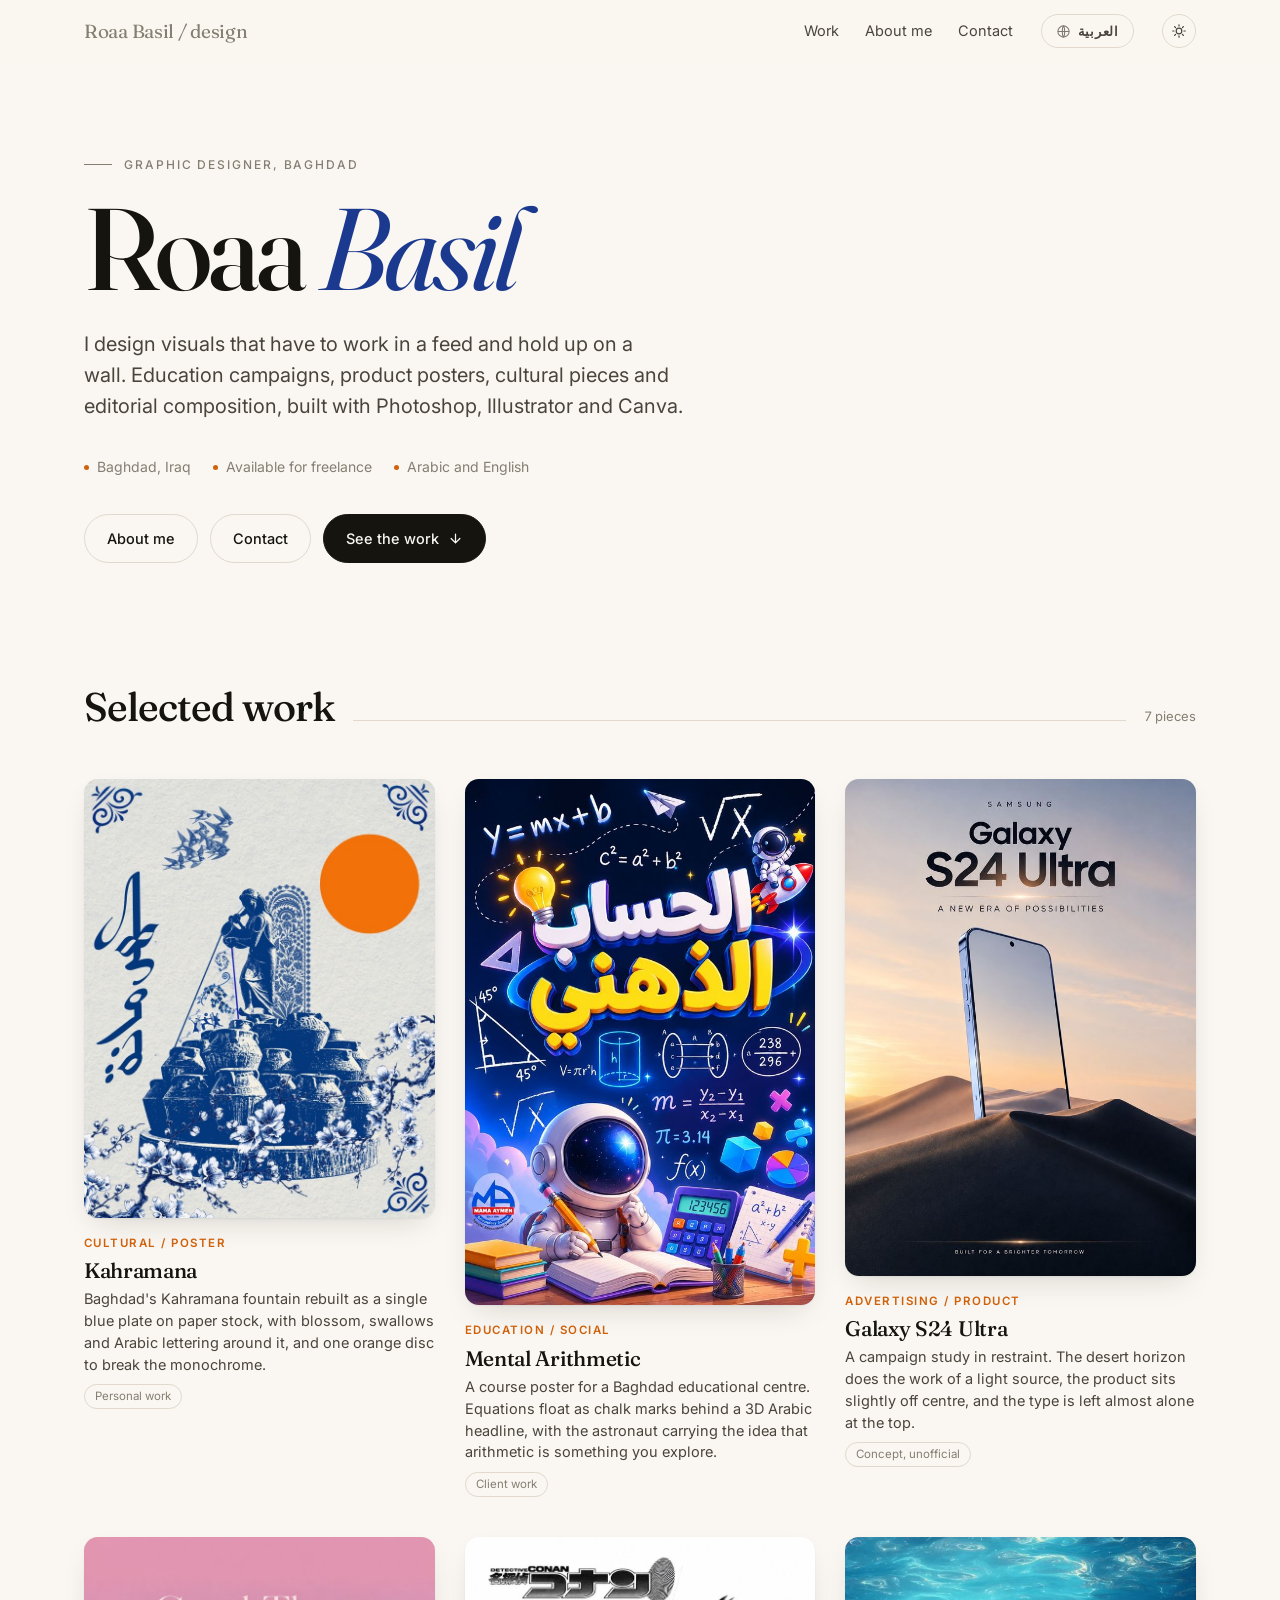
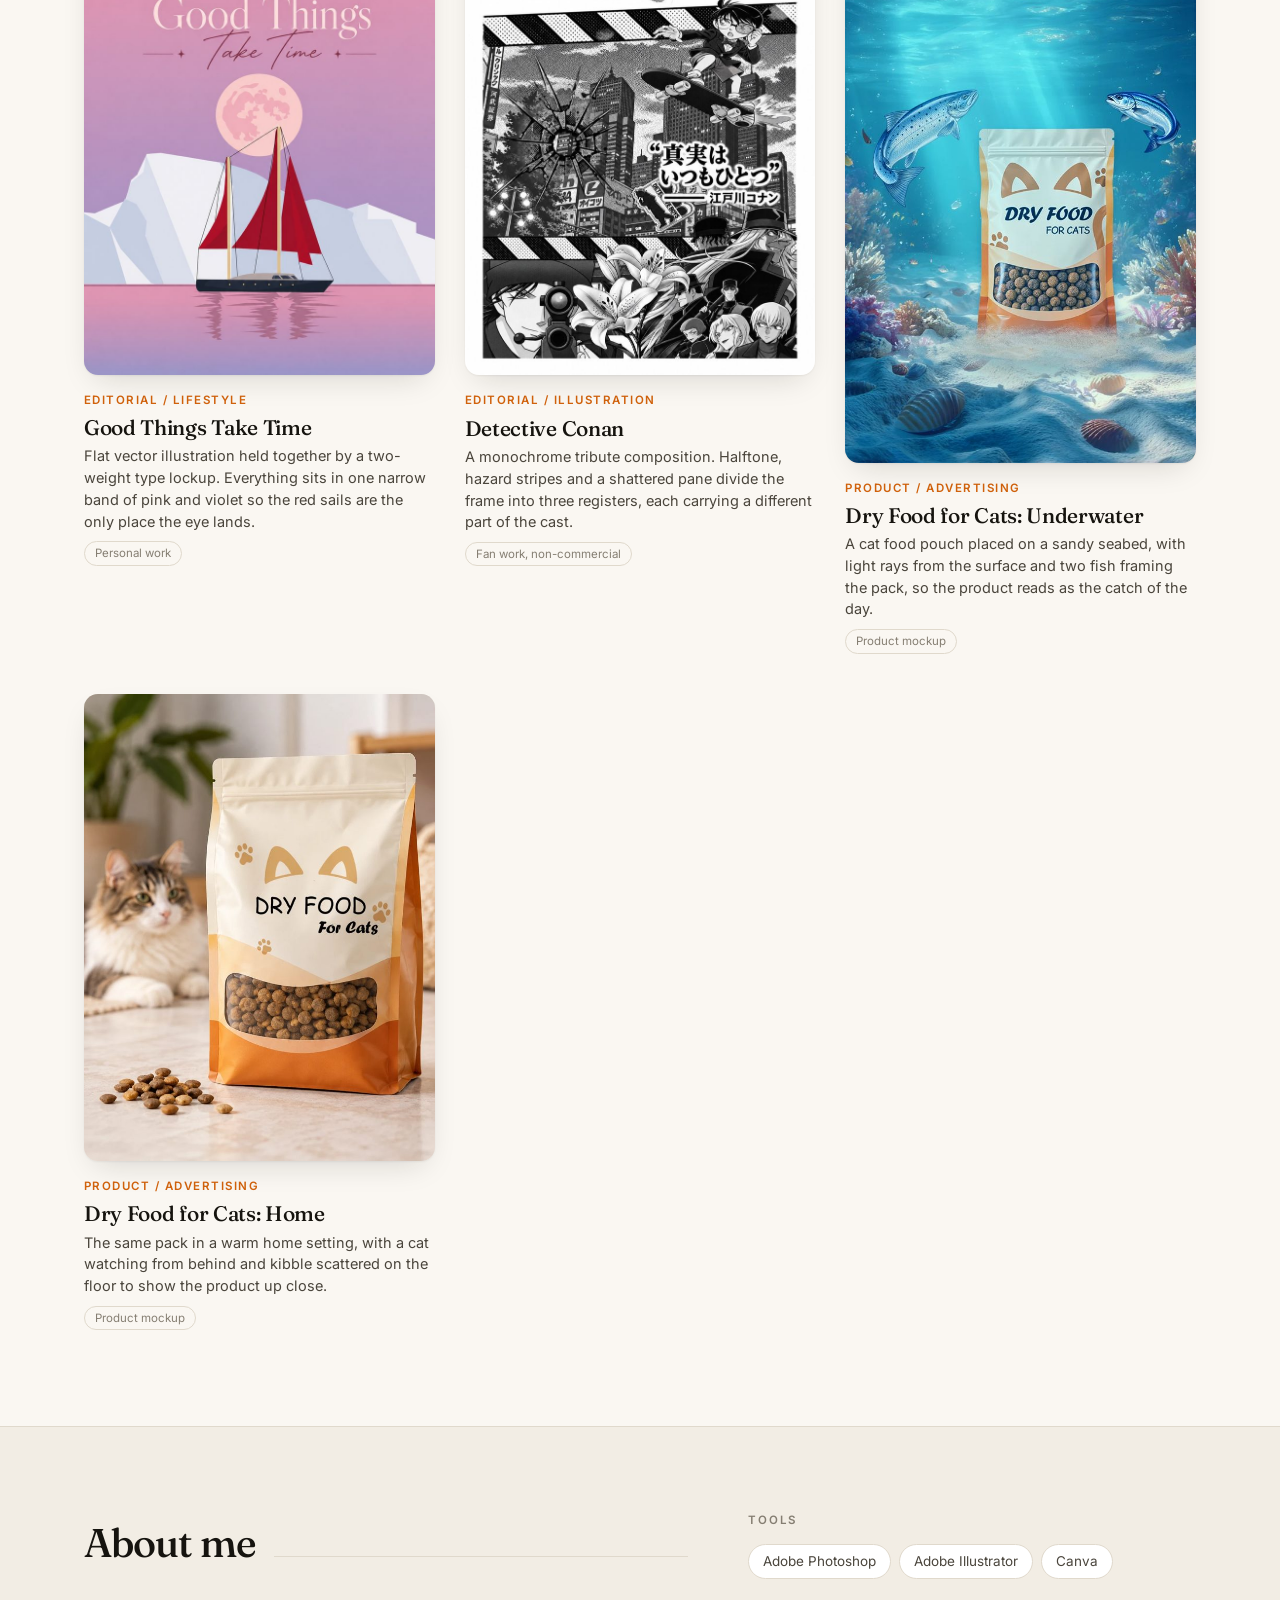
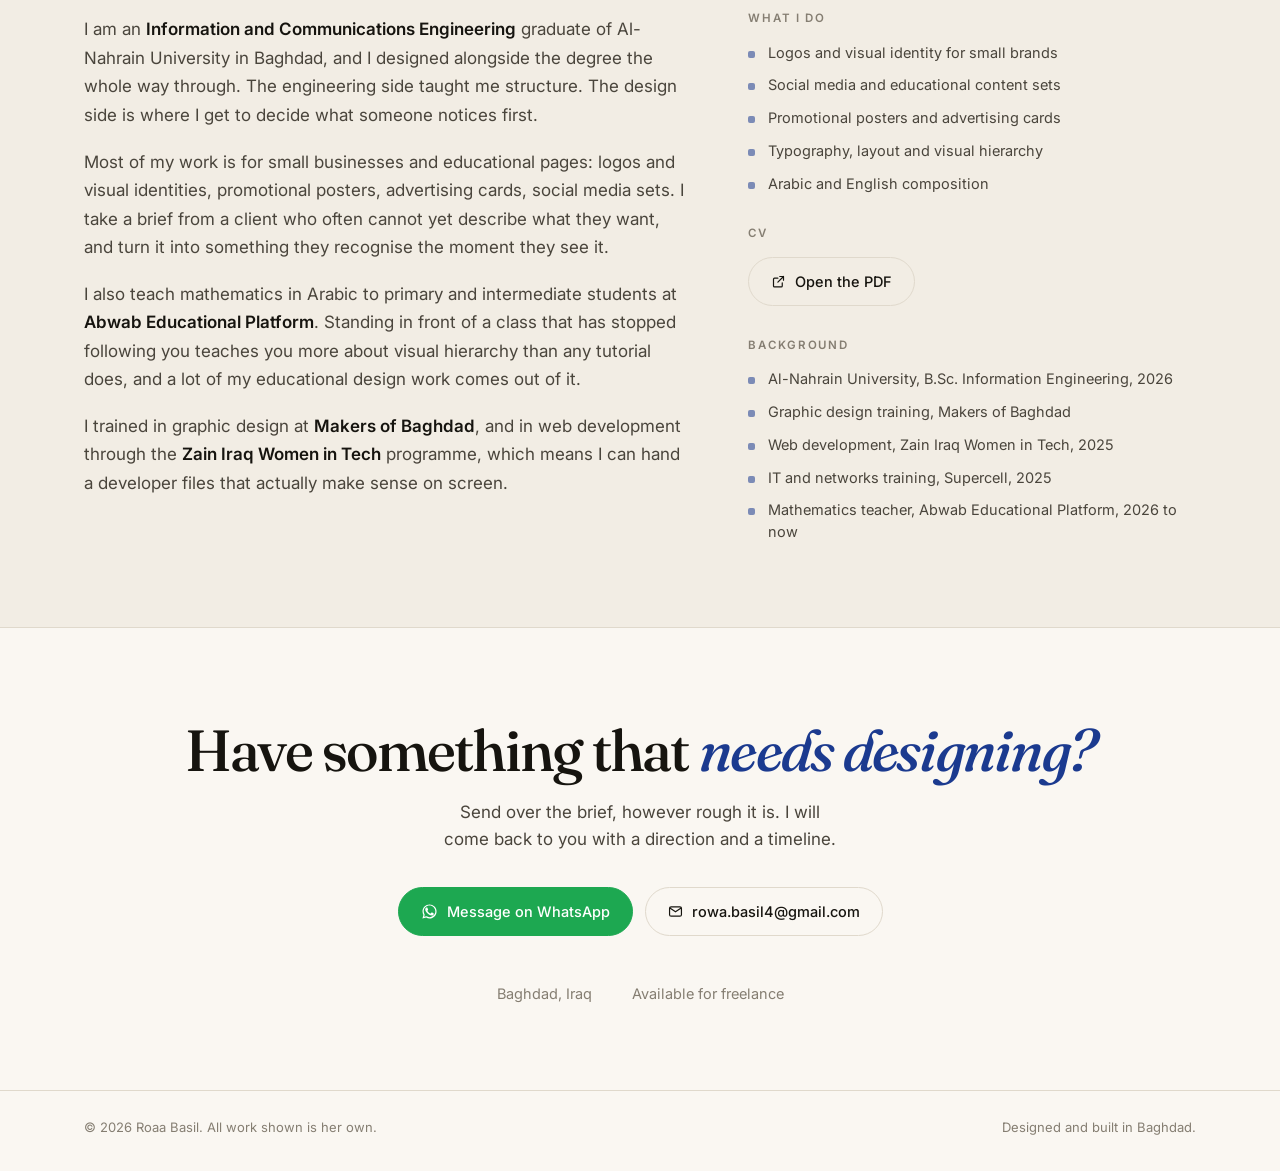
==== commit 56ff21f6: "Add two cat food product images to the work grid Co-Authored-By: Claude Sonnet 5.5 <noreply@anthropi" ====
--- a/index.html
+++ b/index.html
@@ -31,7 +31,7 @@
 <link rel="preconnect" href="https://fonts.googleapis.com">
 <link rel="preconnect" href="https://fonts.gstatic.com" crossorigin>
 <link href="https://fonts.googleapis.com/css2?family=Fraunces:ital,opsz,wght@0,9..144,400..700;1,9..144,400..600&family=Inter:wght@400;500;600&family=IBM+Plex+Sans+Arabic:wght@400;500;600;700&family=Amiri:wght@400;700&display=swap" rel="stylesheet">
-<link rel="stylesheet" href="assets/style.css?v=6">
+<link rel="stylesheet" href="assets/style.css?v=7">
 
 <!-- Set language and theme before the first paint, so the page never
      flashes the wrong one. -->
@@ -257,8 +257,8 @@
   </div>
 </div>
 
-<script src="assets/i18n.js?v=6"></script>
-<script src="assets/works.js?v=6"></script>
-<script src="assets/main.js?v=6"></script>
+<script src="assets/i18n.js?v=7"></script>
+<script src="assets/works.js?v=7"></script>
+<script src="assets/main.js?v=7"></script>
 </body>
 </html>
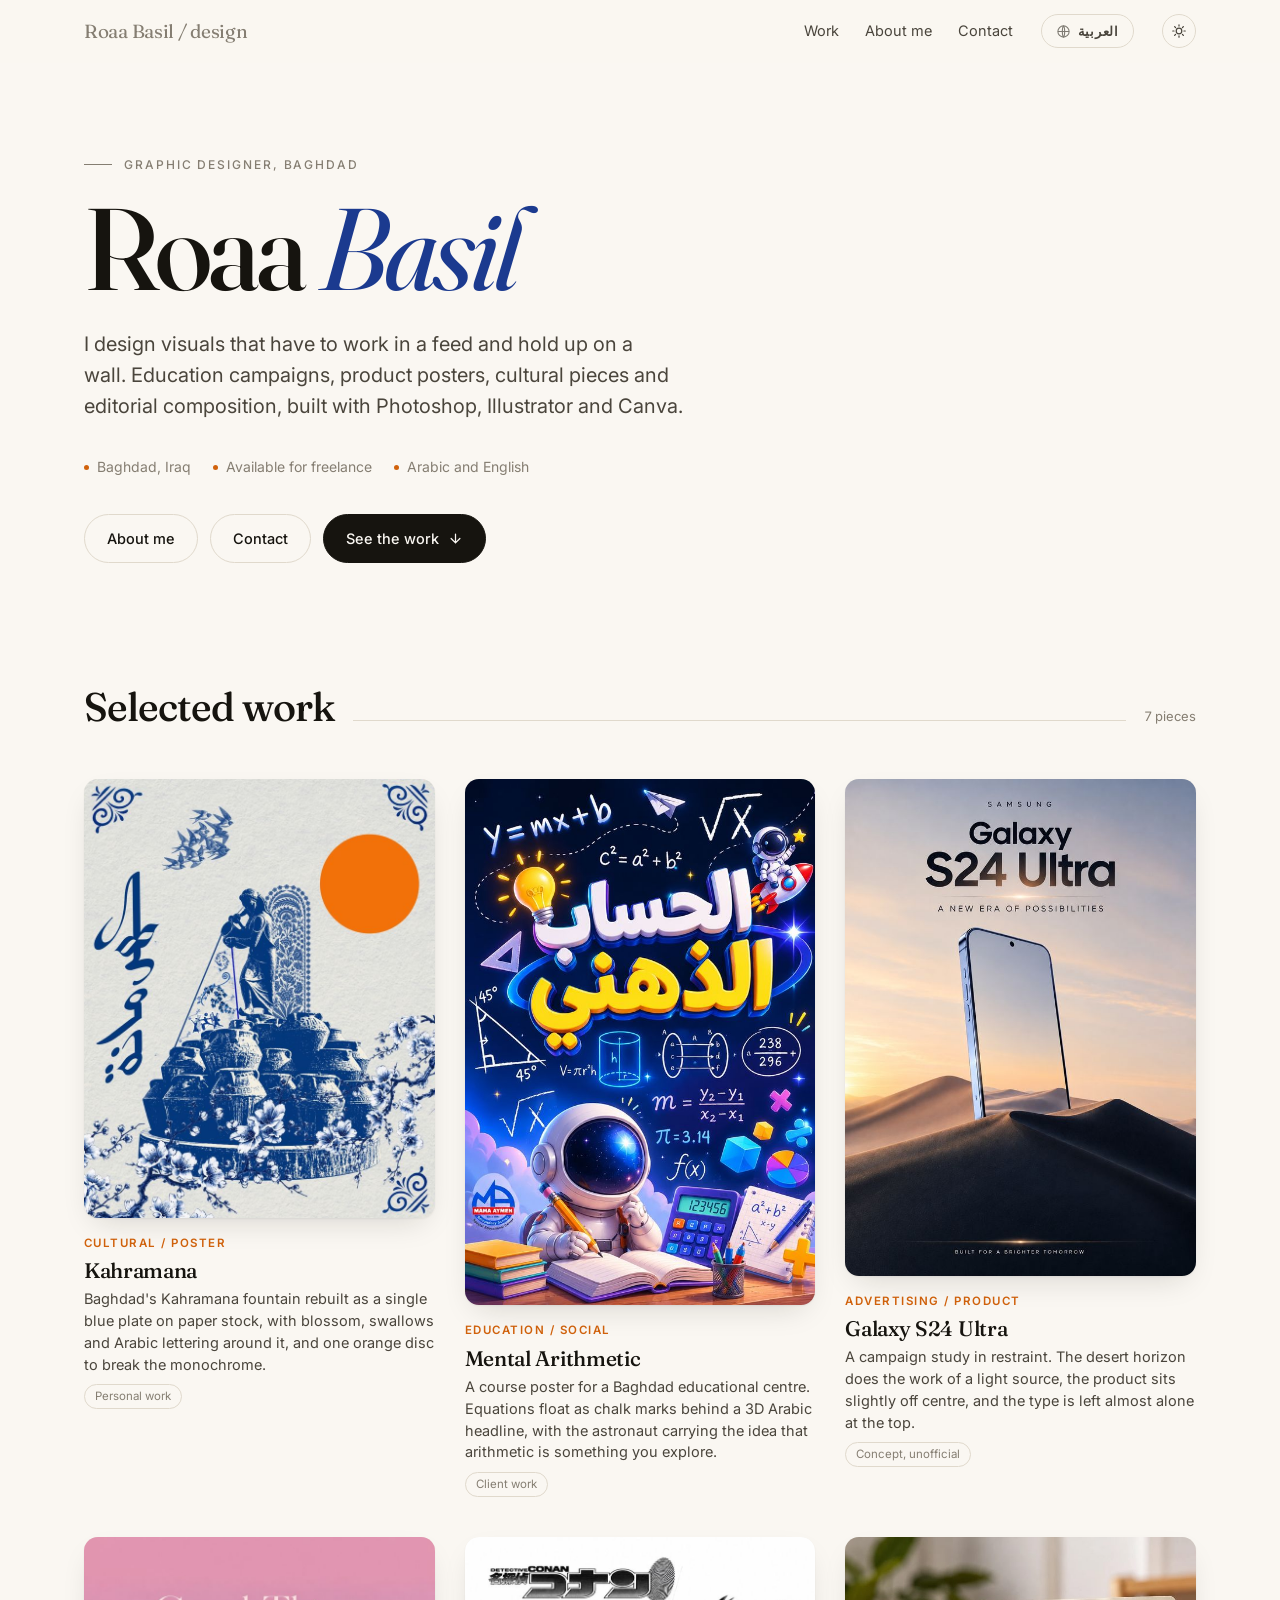
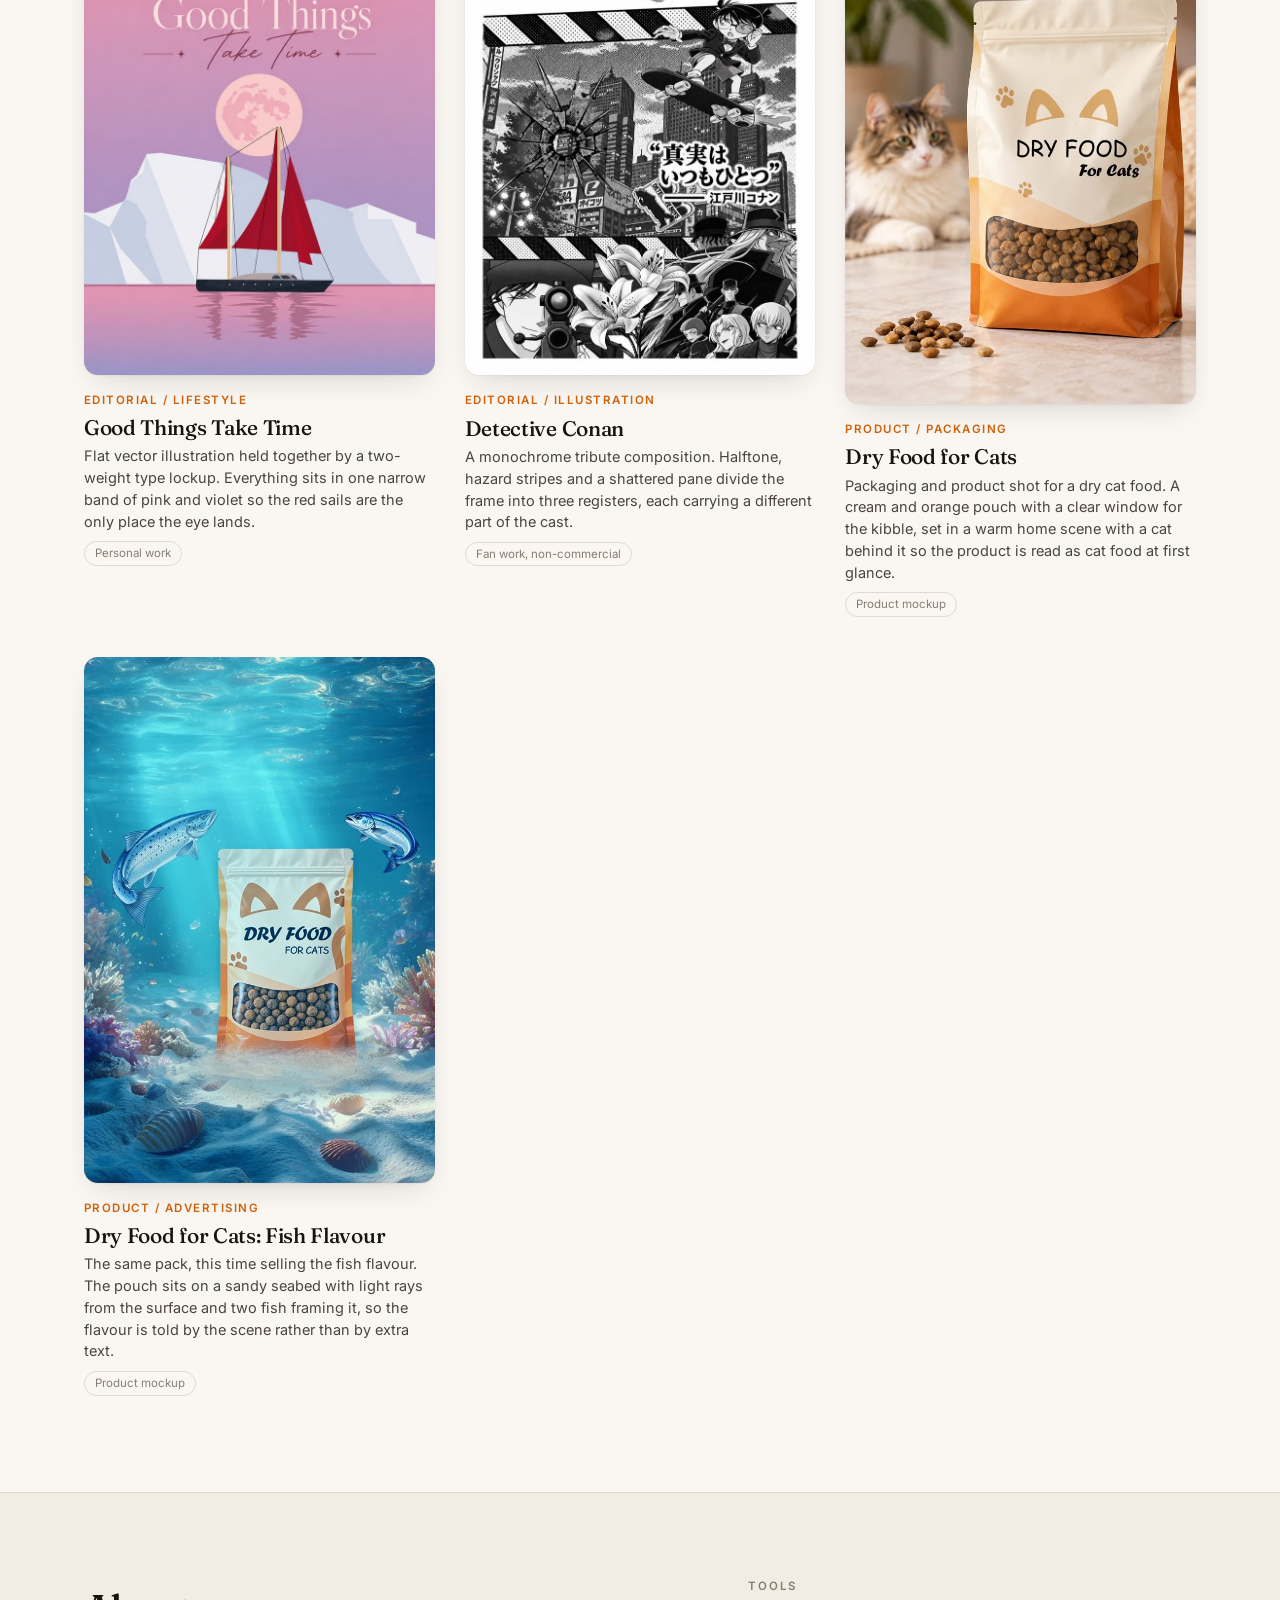
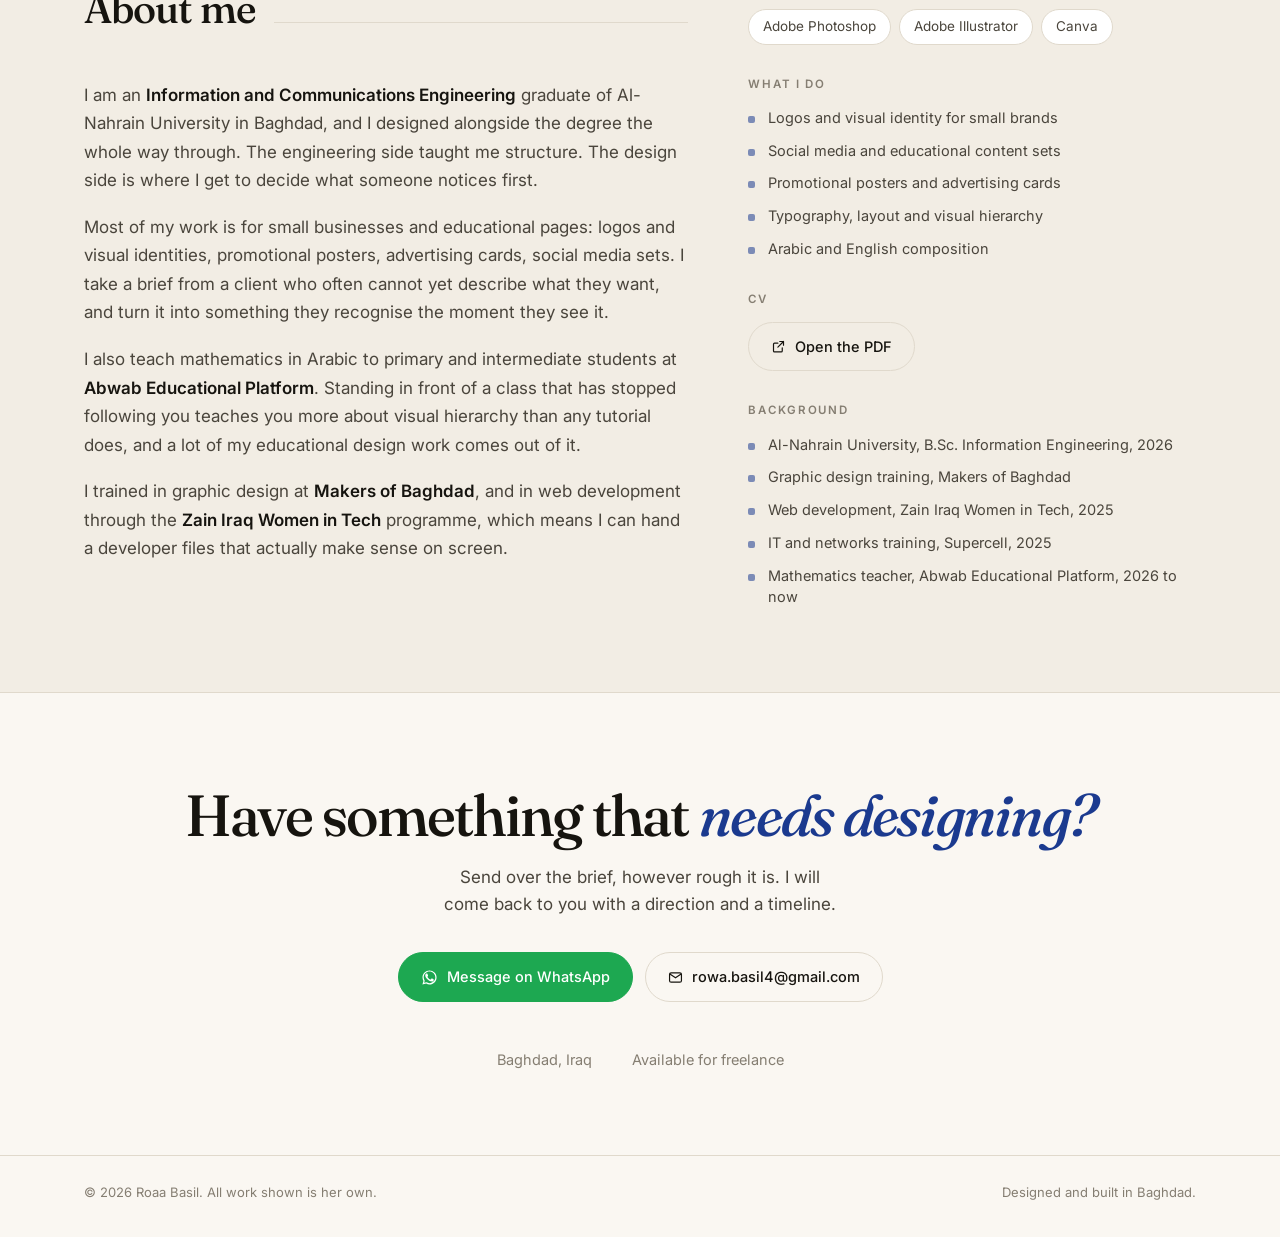
==== commit 70d2d008: "Reframe cat food pieces: packaging shot and fish flavour Co-Authored-By: Claude Sonnet 5.5 <noreply@" ====
--- a/index.html
+++ b/index.html
@@ -31,7 +31,7 @@
 <link rel="preconnect" href="https://fonts.googleapis.com">
 <link rel="preconnect" href="https://fonts.gstatic.com" crossorigin>
 <link href="https://fonts.googleapis.com/css2?family=Fraunces:ital,opsz,wght@0,9..144,400..700;1,9..144,400..600&family=Inter:wght@400;500;600&family=IBM+Plex+Sans+Arabic:wght@400;500;600;700&family=Amiri:wght@400;700&display=swap" rel="stylesheet">
-<link rel="stylesheet" href="assets/style.css?v=7">
+<link rel="stylesheet" href="assets/style.css?v=8">
 
 <!-- Set language and theme before the first paint, so the page never
      flashes the wrong one. -->
@@ -257,8 +257,8 @@
   </div>
 </div>
 
-<script src="assets/i18n.js?v=7"></script>
-<script src="assets/works.js?v=7"></script>
-<script src="assets/main.js?v=7"></script>
+<script src="assets/i18n.js?v=8"></script>
+<script src="assets/works.js?v=8"></script>
+<script src="assets/main.js?v=8"></script>
 </body>
 </html>
